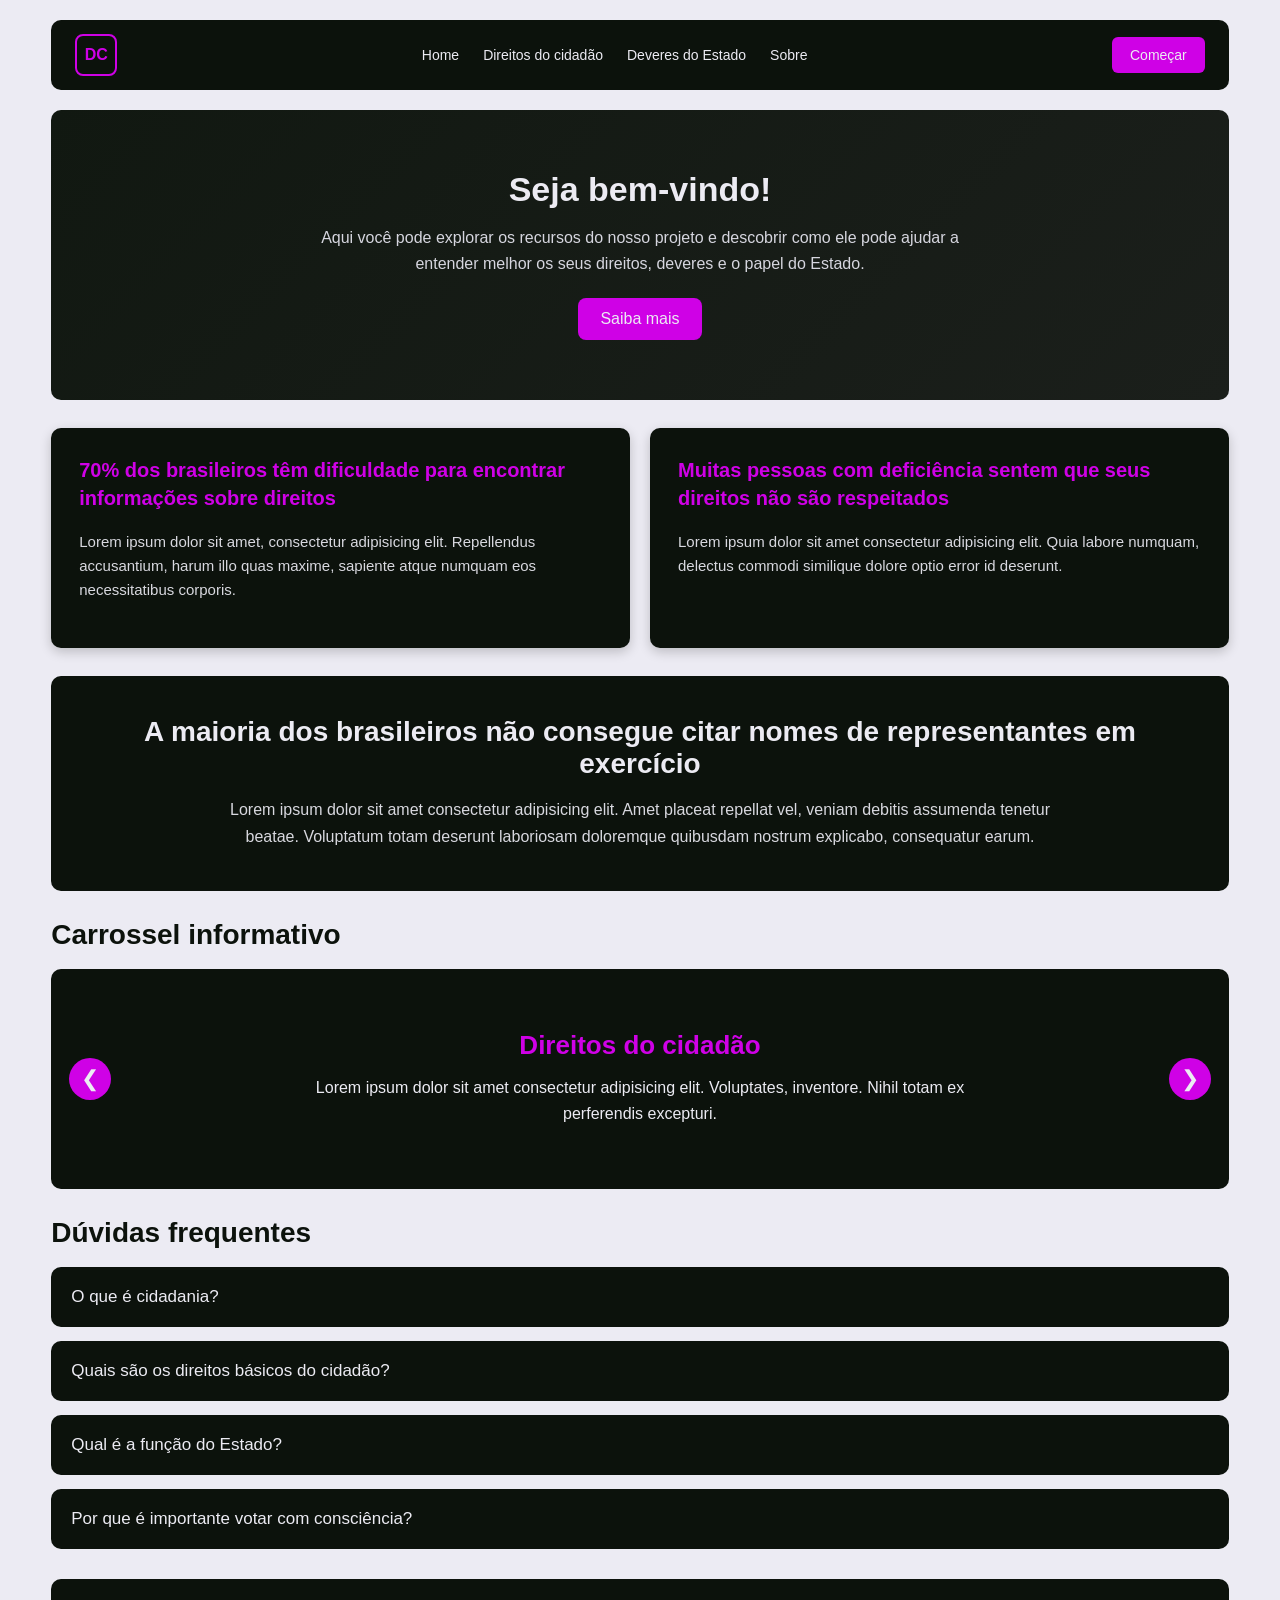
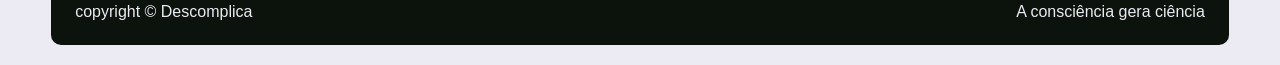
==== index.html @ 94827944 "Adiciona estrutura inicial da página principal" ====
<!DOCTYPE html>
<html lang="pt-BR">
<head>
    <meta charset="UTF-8">
    <meta name="viewport" content="width=device-width, initial-scale=1.0">
    <title>Página Principal</title>
    <link rel="stylesheet" href="style.css">
</head>
<body>
    <header class="topo">
        <div class="logo">DC</div>

        <nav class="menu">
            <a href="index.html">Home</a>
            <a href="direitos.html">Direitos do cidadão</a>
            <a href="deveres.html">Deveres do Estado</a>
            <a href="sobre.html">Sobre</a>
        </nav>

        <a href="#" class="botao-topo">Começar</a>
    </header>

    <main>
        <section class="hero">
            <h1>Seja bem-vindo!</h1>
            <p>
                Aqui você pode explorar os recursos do nosso projeto e descobrir como ele pode
                ajudar a entender melhor os seus direitos, deveres e o papel do Estado.
            </p>
            <a href="#" class="botao-principal">Saiba mais</a>
        </section>

        <section class="cards-info">
            <div class="card">
                <h2>70% dos brasileiros têm dificuldade para encontrar informações sobre direitos</h2>
                <p>
                    Lorem ipsum dolor sit amet, consectetur adipisicing elit. Repellendus
                    accusantium, harum illo quas maxime, sapiente atque numquam eos
                    necessitatibus corporis.
                </p>
            </div>

            <div class="card">
                <h2>Muitas pessoas com deficiência sentem que seus direitos não são respeitados</h2>
                <p>
                    Lorem ipsum dolor sit amet consectetur adipisicing elit. Quia labore
                    numquam, delectus commodi similique dolore optio error id deserunt.
                </p>
            </div>
        </section>

        <section class="destaque">
            <h2>A maioria dos brasileiros não consegue citar nomes de representantes em exercício</h2>
            <p>
                Lorem ipsum dolor sit amet consectetur adipisicing elit. Amet placeat repellat
                vel, veniam debitis assumenda tenetur beatae. Voluptatum totam deserunt
                laboriosam doloremque quibusdam nostrum explicabo, consequatur earum.
            </p>
        </section>

        <section class="carrossel-section">
            <h2>Carrossel informativo</h2>

            <div class="carrossel">
                <button class="seta" id="anterior">&#10094;</button>

                <div class="slide ativo">
                    <h3>Direitos do cidadão</h3>
                    <p>
                        Lorem ipsum dolor sit amet consectetur adipisicing elit. Voluptates,
                        inventore. Nihil totam ex perferendis excepturi.
                    </p>
                </div>

                <div class="slide">
                    <h3>Deveres do Estado</h3>
                    <p>
                        Lorem ipsum dolor sit amet consectetur adipisicing elit. Pariatur
                        laboriosam molestias quas rem fugiat voluptas at beatae.
                    </p>
                </div>

                <div class="slide">
                    <h3>Participação política</h3>
                    <p>
                        Lorem ipsum dolor sit amet consectetur adipisicing elit. Officia
                        molestiae ipsam, ab nemo velit quia dignissimos.
                    </p>
                </div>

                <button class="seta" id="proximo">&#10095;</button>
            </div>
        </section>

        <section class="faq">
            <h2>Dúvidas frequentes</h2>

            <div class="faq-item">
                <button class="faq-pergunta">O que é cidadania?</button>
                <div class="faq-resposta">
                <p>
                    Lorem ipsum dolor sit amet consectetur adipisicing elit. Officia,
                    natus? Voluptatem adipisci reprehenderit sed harum.
                </p>
                </div>
            </div>

            <div class="faq-item">
                <button class="faq-pergunta">Quais são os direitos básicos do cidadão?</button>
                <div class="faq-resposta">
                <p>
                    Lorem ipsum dolor sit amet consectetur adipisicing elit. Corrupti
                    perspiciatis cum, saepe animi amet eligendi.
                </p>
                </div>
            </div>

            <div class="faq-item">
                <button class="faq-pergunta">Qual é a função do Estado?</button>
                <div class="faq-resposta">
                <p>
                    Lorem ipsum dolor sit amet consectetur adipisicing elit. Recusandae
                    deleniti iste porro exercitationem labore quisquam.
                </p>
                </div>
            </div>

            <div class="faq-item">
                <button class="faq-pergunta">Por que é importante votar com consciência?</button>
                <div class="faq-resposta">
                <p>
                    Lorem ipsum dolor sit amet consectetur adipisicing elit. Assumenda,
                    reprehenderit. Qui tenetur impedit nisi nam.
                </p>
                </div>
            </div>
        </section>
    </main>

    <footer class="rodape">
        <p>copyright © Descomplica</p>
        <p>A consciência gera ciência</p>
    </footer>

    <script src="script.js"></script>
</body>
</html>
---- style.css ----
* {
    margin: 0;
    padding: 0;
    box-sizing: border-box;
    font-family: Arial, sans-serif;
}

body {
    background-color: #ECEBF3;
    color: #ECEBF3;
}

.topo {
    width: 92%;
    margin: 20px auto;
    background-color: #0C120C;
    display: flex;
    justify-content: space-between;
    align-items: center;
    padding: 14px 24px;
    border-radius: 10px;
    gap: 20px;
}

.logo {
    width: 42px;
    height: 42px;
    border: 2px solid #CF01E6;
    color: #CF01E6;
    display: flex;
    align-items: center;
    justify-content: center;
    border-radius: 8px;
    font-weight: bold;
}

.menu {
    display: flex;
    gap: 24px;
    flex-wrap: wrap;
}

.menu a {
    text-decoration: none;
    color: #ECEBF3;
    font-size: 14px;
    transition: 0.3s;
}

.menu a:hover {
    color: #CF01E6;
}

.botao-topo {
    text-decoration: none;
    background-color: #CF01E6;
    color: #ECEBF3;
    padding: 10px 18px;
    border-radius: 6px;
    font-size: 14px;
    transition: 0.3s;
}

.botao-topo:hover {
    opacity: 0.85;
}

main {
    width: 92%;
    margin: auto;
}

.hero {
    background: linear-gradient(135deg, #111811, #1b1f1b);
    text-align: center;
    padding: 60px 25px;
    border-radius: 10px;
    margin-bottom: 28px;
}

.hero h1 {
    font-size: 34px;
    margin-bottom: 16px;
    color: #ECEBF3;
}

.hero p {
    max-width: 700px;
    margin: 0 auto 22px;
    line-height: 1.6;
    color: #d6d6df;
}

.botao-principal {
    display: inline-block;
    text-decoration: none;
    background-color: #CF01E6;
    color: #ECEBF3;
    padding: 12px 22px;
    border-radius: 8px;
    transition: 0.3s;
}

.botao-principal:hover {
    transform: scale(1.05);
}

.cards-info {
    display: flex;
    gap: 20px;
    margin-bottom: 28px;
    flex-wrap: wrap;
}

.card {
    flex: 1 1 320px;
    background-color: #0C120C;
    padding: 28px;
    border-radius: 10px;
    min-height: 220px;
    box-shadow: 0 4px 12px rgba(0, 0, 0, 0.2);
}

.card h2 {
    color: #CF01E6;
    font-size: 20px;
    margin-bottom: 18px;
    line-height: 1.4;
}

.card p {
    color: #d8d8df;
    line-height: 1.6;
    font-size: 15px;
}

.destaque {
    background-color: #0C120C;
    padding: 40px 30px;
    border-radius: 10px;
    text-align: center;
    margin-bottom: 28px;
}

.destaque h2 {
    font-size: 28px;
    margin-bottom: 16px;
    color: #ECEBF3;
}

.destaque p {
    max-width: 850px;
    margin: auto;
    line-height: 1.7;
    color: #d8d8df;
}

.carrossel-section {
    margin-bottom: 28px;
}

.carrossel-section h2,
.faq h2 {
    color: #0C120C;
    margin-bottom: 18px;
    font-size: 28px;
}

.carrossel {
    background-color: #0C120C;
    border-radius: 10px;
    padding: 30px 70px;
    position: relative;
    min-height: 220px;
    display: flex;
    align-items: center;
    justify-content: center;
}

.slide {
    display: none;
    text-align: center;
    max-width: 700px;
}

.slide.ativo {
    display: block;
}

.slide h3 {
    color: #CF01E6;
    margin-bottom: 14px;
    font-size: 26px;
}

.slide p {
    color: #ECEBF3;
    line-height: 1.6;
}

.seta {
    position: absolute;
    top: 50%;
    transform: translateY(-50%);
    background-color: #CF01E6;
    color: #ECEBF3;
    border: none;
    width: 42px;
    height: 42px;
    border-radius: 50%;
    font-size: 22px;
    cursor: pointer;
}

#seta-esquerda {
    left: 20px;
}

#anterior {
    left: 18px;
}

#proximo {
    right: 18px;
}

.faq {
    margin-bottom: 28px;
}

.faq-item {
    background-color: #0C120C;
    border-radius: 10px;
    margin-bottom: 14px;
    overflow: hidden;
}

.faq-pergunta {
    width: 100%;
    text-align: left;
    background-color: #0C120C;
    color: #ECEBF3;
    border: none;
    padding: 20px;
    font-size: 17px;
    cursor: pointer;
}

.faq-pergunta:hover {
    background-color: #151d15;
}

.faq-resposta {
    display: none;
    padding: 0 20px 20px;
}

.faq-resposta p {
    color: #d8d8df;
    line-height: 1.6;
}

.rodape {
    width: 92%;
    margin: 30px auto 20px;
    background-color: #0C120C;
    color: #ECEBF3;
    padding: 24px;
    border-radius: 10px;
    display: flex;
    justify-content: space-between;
    flex-wrap: wrap;
    gap: 10px;
}

@media (max-width: 768px) {
    .topo {
        flex-direction: column;
        align-items: flex-start;
    }

    .menu {
        flex-direction: column;
        gap: 12px;
    }

    .hero h1 {
        font-size: 28px;
    }

    .destaque h2,
    .carrossel-section h2,
    .faq h2 {
        font-size: 24px;
    }

    .carrossel {
        padding: 30px 50px;
    }

    .rodape {
        flex-direction: column;
        text-align: center;
    }
}
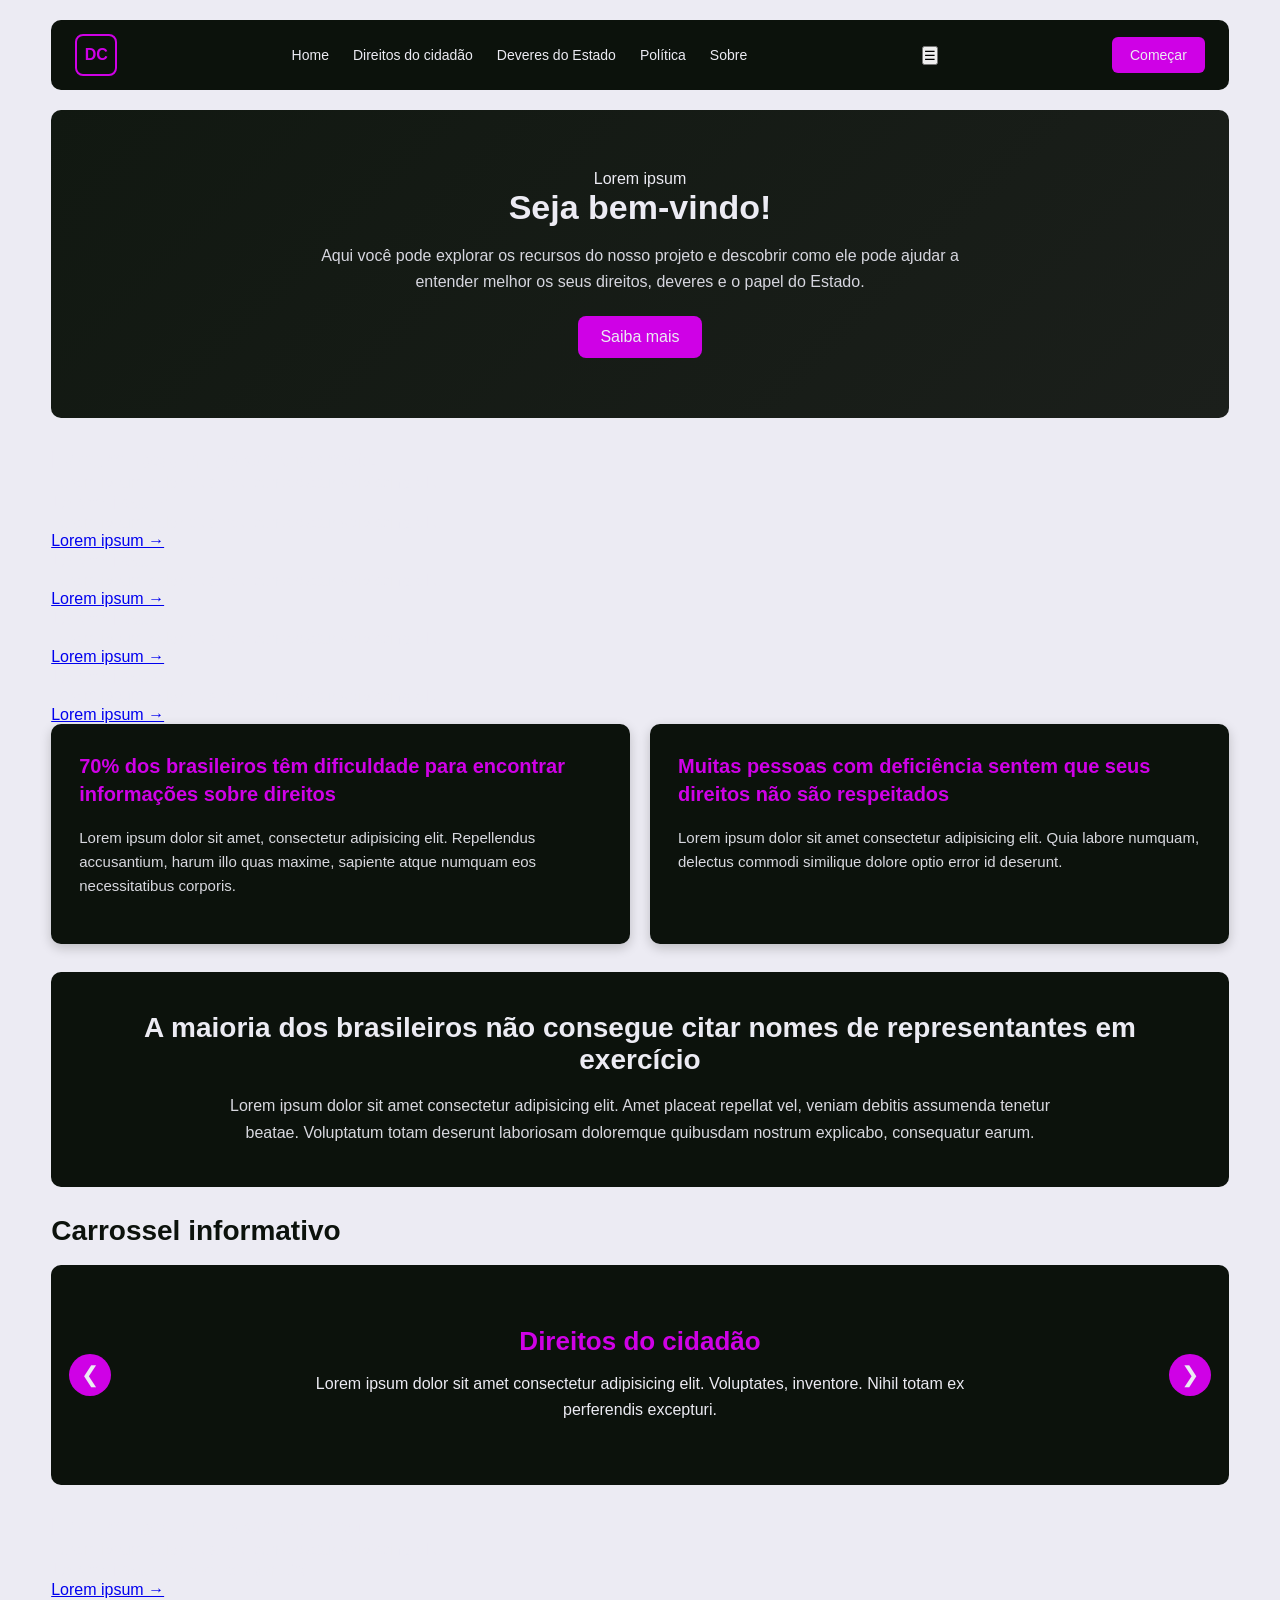
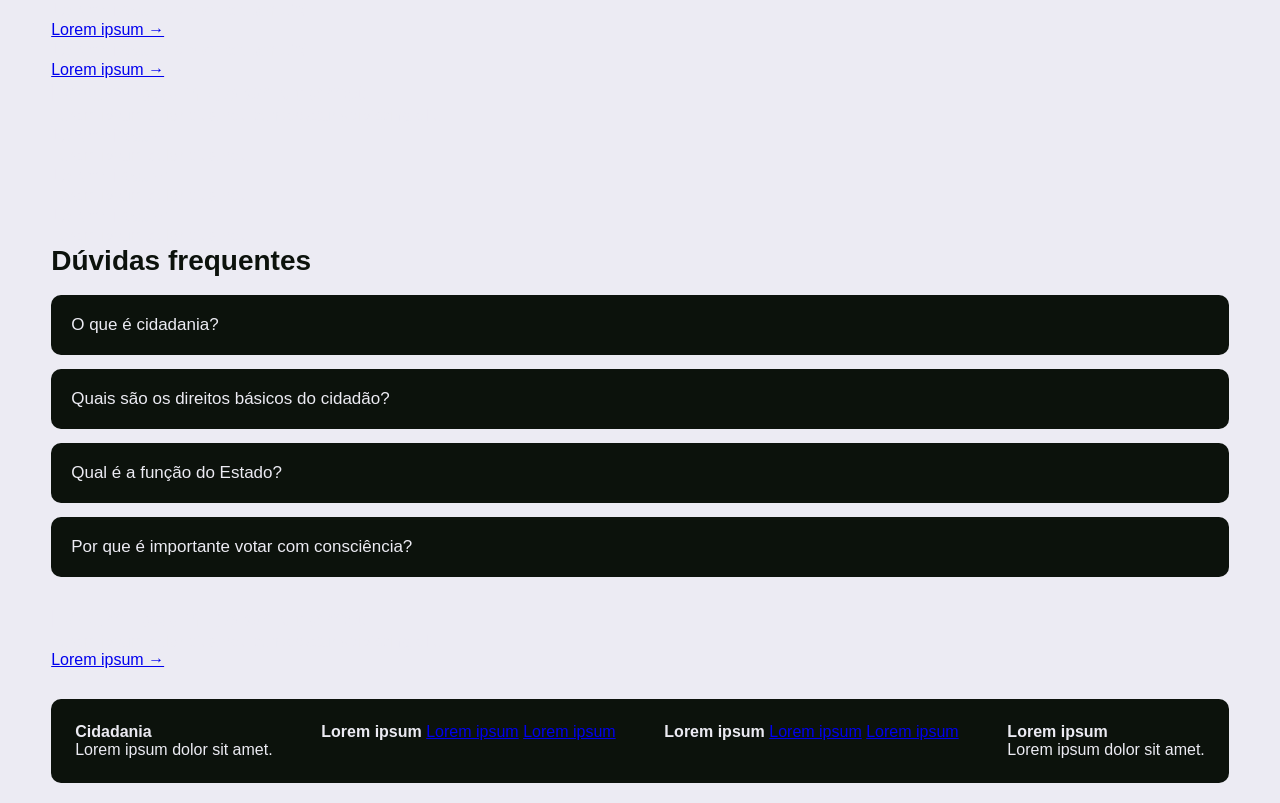
==== commit df2f6ce4: "Atualiza página inicial" ====
--- a/index.html
+++ b/index.html
@@ -10,24 +10,67 @@
     <header class="topo">
         <div class="logo">DC</div>
 
-        <nav class="menu">
+        <nav class="menu" id="menu">
             <a href="index.html">Home</a>
             <a href="direitos.html">Direitos do cidadão</a>
             <a href="deveres.html">Deveres do Estado</a>
+            <a href="politica.html">Política</a>
             <a href="sobre.html">Sobre</a>
         </nav>
 
+        <button class="menu-mobile" id="menu-mobile">☰</button>
         <a href="#" class="botao-topo">Começar</a>
     </header>
 
     <main>
         <section class="hero">
-            <h1>Seja bem-vindo!</h1>
-            <p>
-                Aqui você pode explorar os recursos do nosso projeto e descobrir como ele pode
-                ajudar a entender melhor os seus direitos, deveres e o papel do Estado.
-            </p>
-            <a href="#" class="botao-principal">Saiba mais</a>
+            <div class="hero-conteudo">
+                <div>
+                    <span class="etiqueta">Lorem ipsum</span>
+                    <h1>Seja bem-vindo!</h1>
+                    <p>
+                        Aqui você pode explorar os recursos do nosso projeto e descobrir como ele pode
+                        ajudar a entender melhor os seus direitos, deveres e o papel do Estado.
+                    </p>
+                    <a href="#" class="botao-principal">Saiba mais</a>
+                </div>
+                <div class="imagem-placeholder"></div>
+            </div>
+        </section>
+
+        <section class="temas">
+            <h2>Lorem ipsum dolor sit amet?</h2>
+            <p class="subtitulo">Lorem ipsum dolor sit amet, consectetur adipiscing elit.</p>
+
+            <div class="grade-temas">
+                <article class="tema-card">
+                    <div class="icone-placeholder"></div>
+                    <h3>Lorem ipsum</h3>
+                    <p>Lorem ipsum dolor sit amet, consectetur adipiscing elit.</p>
+                    <a href="direitos.html">Lorem ipsum →</a>
+                </article>
+
+                <article class="tema-card">
+                    <div class="icone-placeholder"></div>
+                    <h3>Lorem ipsum</h3>
+                    <p>Lorem ipsum dolor sit amet, consectetur adipiscing elit.</p>
+                    <a href="deveres.html">Lorem ipsum →</a>
+                </article>
+
+                <article class="tema-card">
+                    <div class="icone-placeholder"></div>
+                    <h3>Lorem ipsum</h3>
+                    <p>Lorem ipsum dolor sit amet, consectetur adipiscing elit.</p>
+                    <a href="politica.html">Lorem ipsum →</a>
+                </article>
+
+                <article class="tema-card">
+                    <div class="icone-placeholder"></div>
+                    <h3>Lorem ipsum</h3>
+                    <p>Lorem ipsum dolor sit amet, consectetur adipiscing elit.</p>
+                    <a href="sobre.html">Lorem ipsum →</a>
+                </article>
+            </div>
         </section>
 
         <section class="cards-info">
@@ -92,56 +135,135 @@
             </div>
         </section>
 
+        <section class="cotidiano">
+            <div class="secao-cabecalho">
+                <h2>Lorem ipsum dolor sit amet</h2>
+                <p>Lorem ipsum dolor sit amet, consectetur adipiscing elit.</p>
+            </div>
+
+            <div class="grade-cotidiano">
+                <article class="cotidiano-card">
+                    <div class="icone-placeholder"></div>
+                    <h3>Lorem ipsum dolor sit amet?</h3>
+                    <a href="#">Lorem ipsum →</a>
+                </article>
+
+                <article class="cotidiano-card">
+                    <div class="icone-placeholder"></div>
+                    <h3>Lorem ipsum dolor sit amet?</h3>
+                    <a href="#">Lorem ipsum →</a>
+                </article>
+
+                <article class="cotidiano-card">
+                    <div class="icone-placeholder"></div>
+                    <h3>Lorem ipsum dolor sit amet?</h3>
+                    <a href="#">Lorem ipsum →</a>
+                </article>
+            </div>
+        </section>
+
+        <section class="dados">
+            <h2>Lorem ipsum dolor sit amet</h2>
+            <p class="subtitulo">Lorem ipsum dolor sit amet, consectetur adipiscing elit.</p>
+
+            <div class="grade-dados">
+                <article>
+                    <div class="icone-placeholder"></div>
+                    <h3>Lorem ipsum</h3>
+                    <p>Lorem ipsum dolor sit amet.</p>
+                </article>
+
+                <article>
+                    <div class="icone-placeholder"></div>
+                    <h3>Lorem ipsum</h3>
+                    <p>Lorem ipsum dolor sit amet.</p>
+                </article>
+
+                <article>
+                    <div class="icone-placeholder"></div>
+                    <h3>Lorem ipsum</h3>
+                    <p>Lorem ipsum dolor sit amet.</p>
+                </article>
+            </div>
+        </section>
+
         <section class="faq">
             <h2>Dúvidas frequentes</h2>
 
             <div class="faq-item">
                 <button class="faq-pergunta">O que é cidadania?</button>
                 <div class="faq-resposta">
-                <p>
-                    Lorem ipsum dolor sit amet consectetur adipisicing elit. Officia,
-                    natus? Voluptatem adipisci reprehenderit sed harum.
-                </p>
+                    <p>
+                        Lorem ipsum dolor sit amet consectetur adipisicing elit. Officia,
+                        natus? Voluptatem adipisci reprehenderit sed harum.
+                    </p>
                 </div>
             </div>
 
             <div class="faq-item">
                 <button class="faq-pergunta">Quais são os direitos básicos do cidadão?</button>
                 <div class="faq-resposta">
-                <p>
-                    Lorem ipsum dolor sit amet consectetur adipisicing elit. Corrupti
-                    perspiciatis cum, saepe animi amet eligendi.
-                </p>
+                    <p>
+                        Lorem ipsum dolor sit amet consectetur adipisicing elit. Corrupti
+                        perspiciatis cum, saepe animi amet eligendi.
+                    </p>
                 </div>
             </div>
 
             <div class="faq-item">
                 <button class="faq-pergunta">Qual é a função do Estado?</button>
                 <div class="faq-resposta">
-                <p>
-                    Lorem ipsum dolor sit amet consectetur adipisicing elit. Recusandae
-                    deleniti iste porro exercitationem labore quisquam.
-                </p>
+                    <p>
+                        Lorem ipsum dolor sit amet consectetur adipisicing elit. Recusandae
+                        deleniti iste porro exercitationem labore quisquam.
+                    </p>
                 </div>
             </div>
 
             <div class="faq-item">
                 <button class="faq-pergunta">Por que é importante votar com consciência?</button>
                 <div class="faq-resposta">
-                <p>
-                    Lorem ipsum dolor sit amet consectetur adipisicing elit. Assumenda,
-                    reprehenderit. Qui tenetur impedit nisi nam.
-                </p>
-                </div>
-            </div>
+                    <p>
+                        Lorem ipsum dolor sit amet consectetur adipisicing elit. Assumenda,
+                        reprehenderit. Qui tenetur impedit nisi nam.
+                    </p>
+                </div>
+            </div>
+        </section>
+
+        <section class="faixa-final">
+            <div>
+                <h2>Lorem ipsum dolor sit amet.</h2>
+                <p>Lorem ipsum dolor sit amet, consectetur adipiscing elit.</p>
+            </div>
+            <a href="#" class="botao-claro">Lorem ipsum →</a>
         </section>
     </main>
 
-    <footer class="rodape">
-        <p>copyright © Descomplica</p>
-        <p>A consciência gera ciência</p>
+    <footer class="rodape rodape-completo">
+        <div>
+            <strong>Cidadania</strong>
+            <p>Lorem ipsum dolor sit amet.</p>
+        </div>
+
+        <div>
+            <strong>Lorem ipsum</strong>
+            <a href="#">Lorem ipsum</a>
+            <a href="#">Lorem ipsum</a>
+        </div>
+
+        <div>
+            <strong>Lorem ipsum</strong>
+            <a href="#">Lorem ipsum</a>
+            <a href="#">Lorem ipsum</a>
+        </div>
+
+        <div>
+            <strong>Lorem ipsum</strong>
+            <p>Lorem ipsum dolor sit amet.</p>
+        </div>
     </footer>
 
     <script src="script.js"></script>
 </body>
-</html>+</html>
